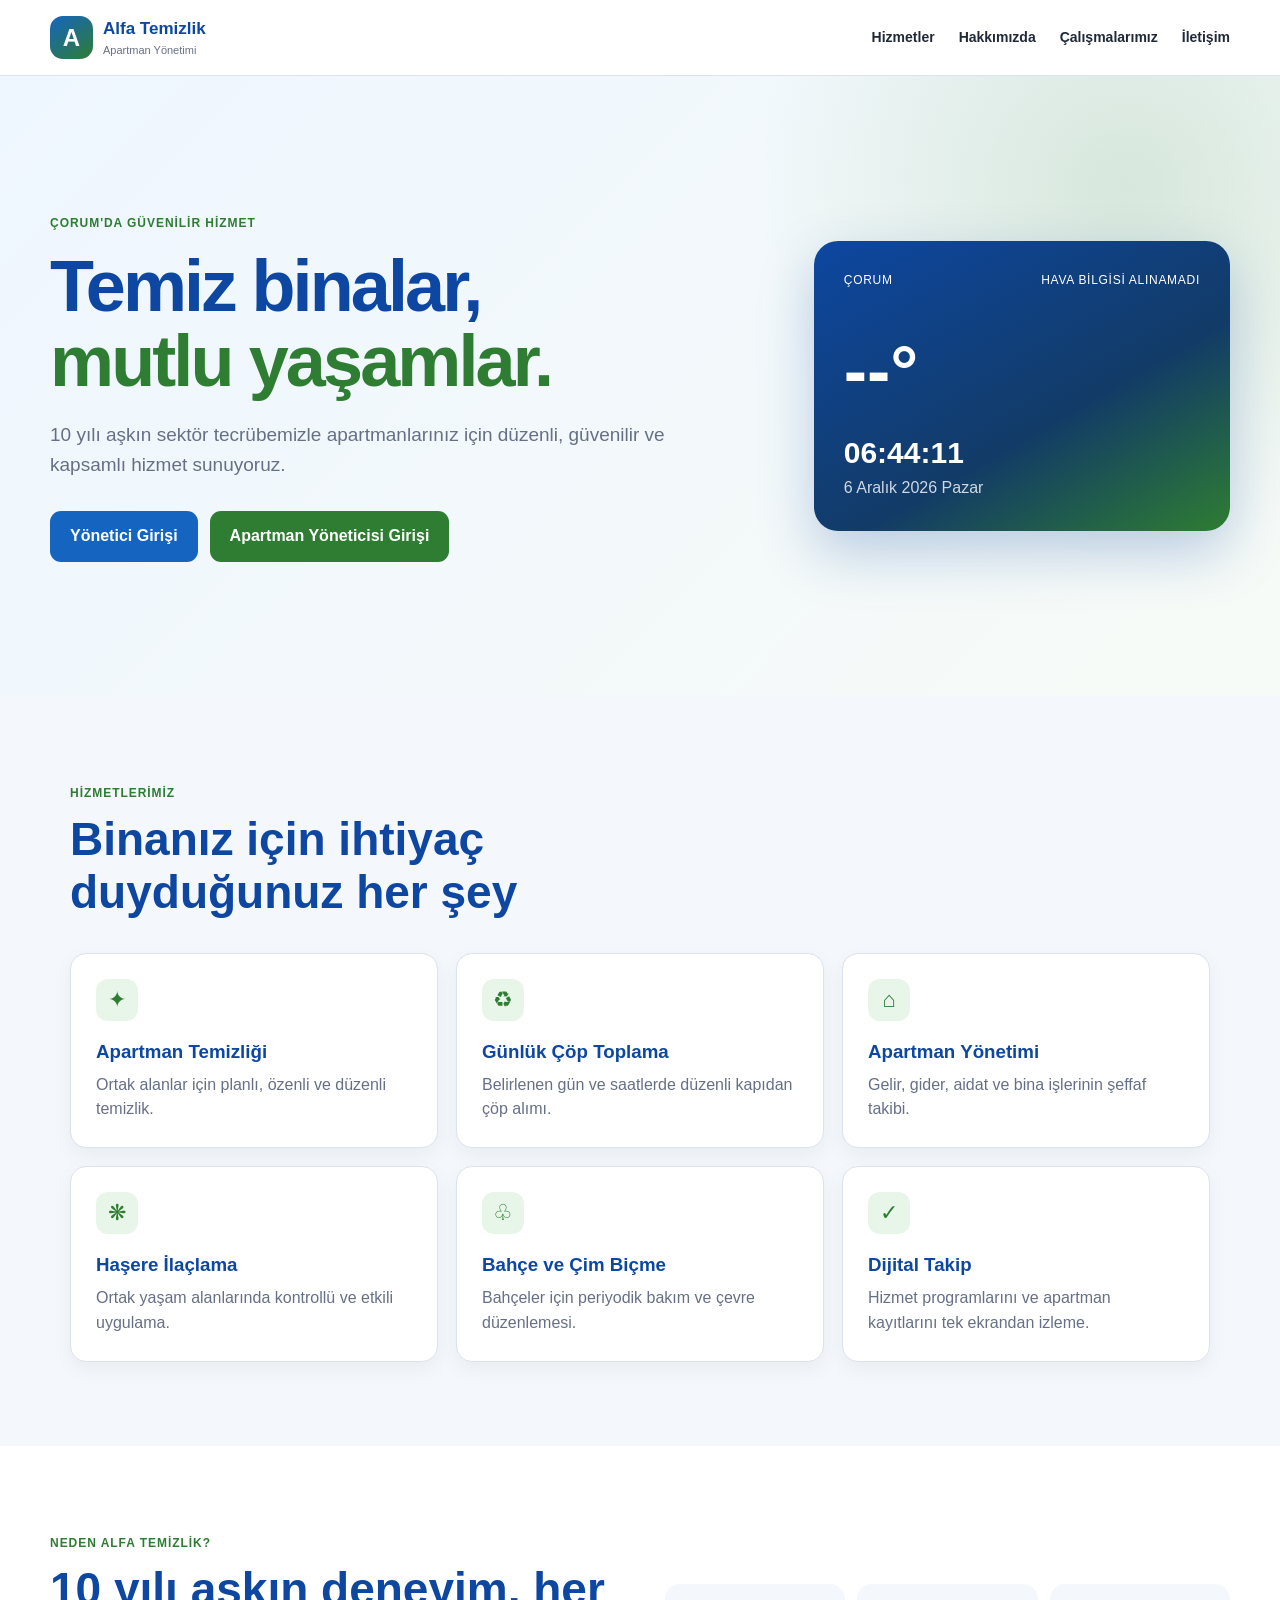
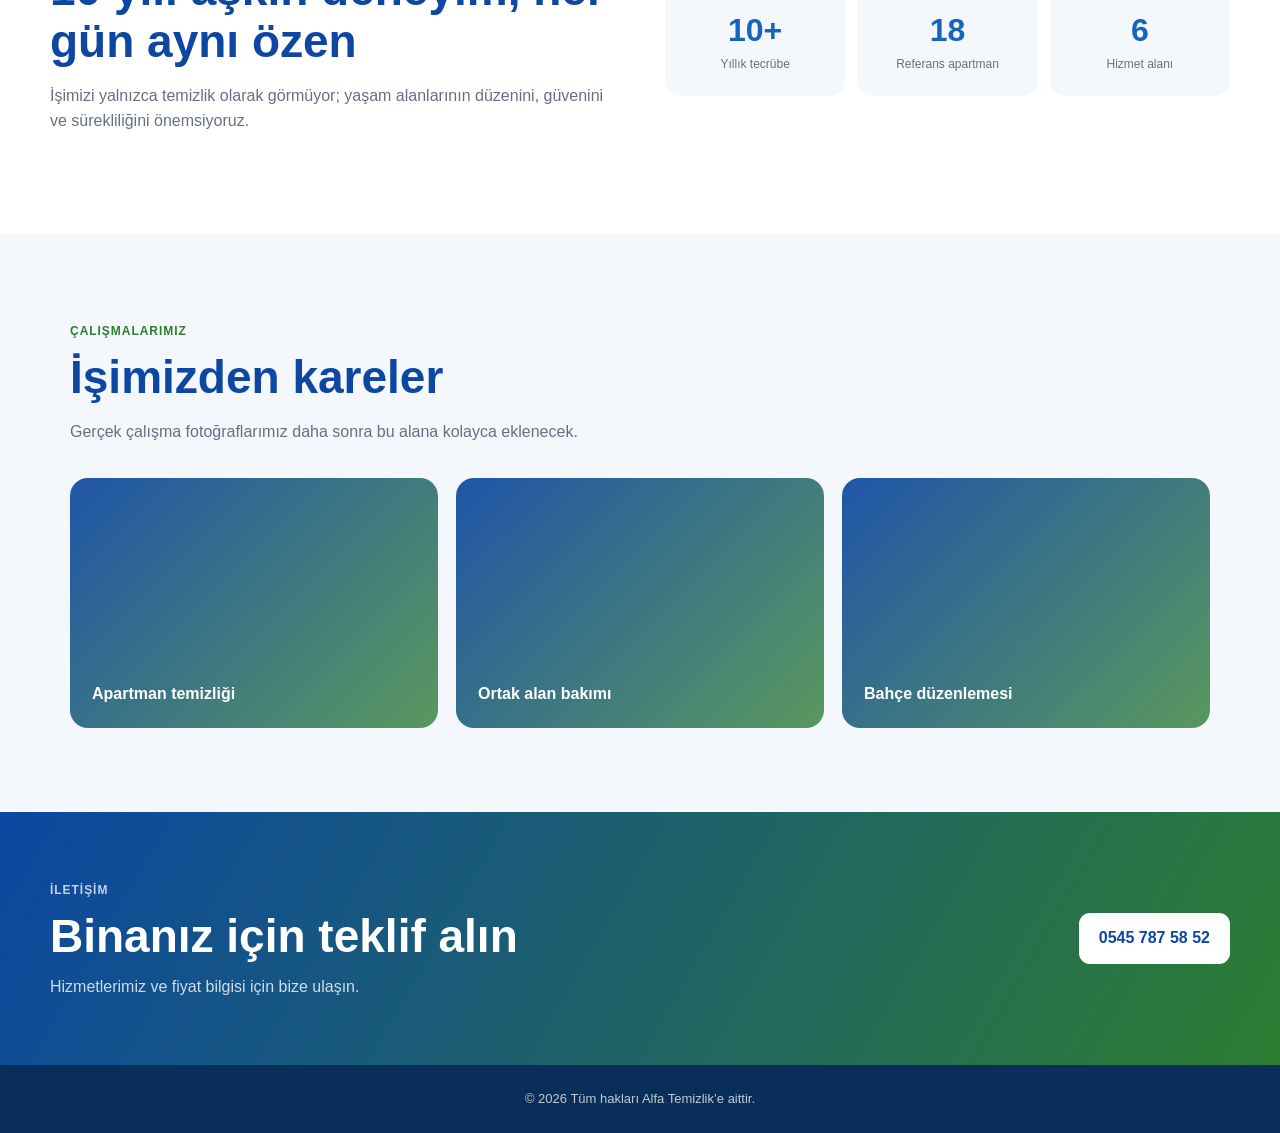
==== index.html @ 8b7efe69 "Add files via upload" ====
<!doctype html>
<html lang="tr">
<head>
  <meta charset="utf-8">
  <meta name="viewport" content="width=device-width, initial-scale=1">
  <meta name="theme-color" content="#0d47a1">
  <title>Alfa Temizlik | Çorum</title>
  <meta name="description" content="Çorum'da apartman temizliği, günlük çöp toplama ve profesyonel apartman hizmetleri.">
  <link rel="stylesheet" href="styles.css">
</head>
<body>
  <header class="site-header">
    <a class="brand" href="index.html" aria-label="Alfa Temizlik ana sayfa">
      <span class="brand-mark" aria-hidden="true">A</span>
      <span><strong>Alfa Temizlik</strong><small>Apartman Yönetimi</small></span>
    </a>
    <button class="menu-button" type="button" aria-expanded="false" aria-controls="main-nav">Menü</button>
    <nav id="main-nav" class="main-nav" aria-label="Ana menü">
      <a href="#hizmetler">Hizmetler</a>
      <a href="#hakkimizda">Hakkımızda</a>
      <a href="#calismalar">Çalışmalarımız</a>
      <a href="#iletisim">İletişim</a>
    </nav>
  </header>

  <main>
    <section class="hero">
      <div class="hero-content">
        <span class="eyebrow">Çorum'da güvenilir hizmet</span>
        <h1>Temiz binalar,<br><span>mutlu yaşamlar.</span></h1>
        <p>10 yılı aşkın sektör tecrübemizle apartmanlarınız için düzenli, güvenilir ve kapsamlı hizmet sunuyoruz.</p>
        <div class="hero-actions">
          <a class="button button-primary" href="manager-login.html">Yönetici Girişi</a>
          <a class="button button-secondary" href="apartment-login.html">Apartman Yöneticisi Girişi</a>
        </div>
      </div>
      <aside class="status-card" aria-label="Çorum hava durumu ve saat">
        <div class="status-top">
          <span>ÇORUM</span>
          <span id="weather-status">Hava durumu yükleniyor…</span>
        </div>
        <strong id="temperature">--°</strong>
        <div id="clock" class="clock">--:--</div>
        <div id="date" class="date">--</div>
      </aside>
    </section>

    <section id="hizmetler" class="section">
      <div class="section-heading"><span>Hizmetlerimiz</span><h2>Binanız için ihtiyaç duyduğunuz her şey</h2></div>
      <div class="card-grid">
        <article class="service-card"><span class="icon">✦</span><h3>Apartman Temizliği</h3><p>Ortak alanlar için planlı, özenli ve düzenli temizlik.</p></article>
        <article class="service-card"><span class="icon">♻</span><h3>Günlük Çöp Toplama</h3><p>Belirlenen gün ve saatlerde düzenli kapıdan çöp alımı.</p></article>
        <article class="service-card"><span class="icon">⌂</span><h3>Apartman Yönetimi</h3><p>Gelir, gider, aidat ve bina işlerinin şeffaf takibi.</p></article>
        <article class="service-card"><span class="icon">❋</span><h3>Haşere İlaçlama</h3><p>Ortak yaşam alanlarında kontrollü ve etkili uygulama.</p></article>
        <article class="service-card"><span class="icon">♧</span><h3>Bahçe ve Çim Biçme</h3><p>Bahçeler için periyodik bakım ve çevre düzenlemesi.</p></article>
        <article class="service-card"><span class="icon">✓</span><h3>Dijital Takip</h3><p>Hizmet programlarını ve apartman kayıtlarını tek ekrandan izleme.</p></article>
      </div>
    </section>

    <section id="hakkimizda" class="section experience">
      <div><span class="eyebrow">Neden Alfa Temizlik?</span><h2>10 yılı aşkın deneyim, her gün aynı özen</h2><p>İşimizi yalnızca temizlik olarak görmüyor; yaşam alanlarının düzenini, güvenini ve sürekliliğini önemsiyoruz.</p></div>
      <div class="stats"><div><strong>10+</strong><span>Yıllık tecrübe</span></div><div><strong>18</strong><span>Referans apartman</span></div><div><strong>6</strong><span>Hizmet alanı</span></div></div>
    </section>

    <section id="calismalar" class="section">
      <div class="section-heading"><span>Çalışmalarımız</span><h2>İşimizden kareler</h2><p>Gerçek çalışma fotoğraflarımız daha sonra bu alana kolayca eklenecek.</p></div>
      <div class="work-grid"><div class="work-placeholder">Apartman temizliği</div><div class="work-placeholder">Ortak alan bakımı</div><div class="work-placeholder">Bahçe düzenlemesi</div></div>
    </section>

    <section id="iletisim" class="contact-section">
      <div><span class="eyebrow light">İletişim</span><h2>Binanız için teklif alın</h2><p>Hizmetlerimiz ve fiyat bilgisi için bize ulaşın.</p></div>
      <a class="button button-white" href="tel:+905457875852">0545 787 58 52</a>
    </section>
  </main>

  <footer>© 2026 Tüm hakları Alfa Temizlik’e aittir.</footer>
  <script src="app.js"></script>
</body>
</html>
---- styles.css ----
:root{--blue:#1565c0;--dark:#0d47a1;--green:#2e7d32;--bg:#f4f7fb;--text:#1f2937;--muted:#667085;--border:#dbe3ee;--white:#fff;--danger:#c62828;--shadow:0 10px 32px rgba(20,40,80,.10)}
*{box-sizing:border-box}html{scroll-behavior:smooth}body{margin:0;background:var(--bg);color:var(--text);font-family:Arial,Helvetica,sans-serif;line-height:1.55}a{color:inherit}.site-header{height:76px;padding:0 max(20px,calc((100% - 1180px)/2));display:flex;align-items:center;justify-content:space-between;background:rgba(255,255,255,.96);border-bottom:1px solid var(--border);position:sticky;top:0;z-index:20}.brand{display:flex;gap:10px;align-items:center;text-decoration:none}.brand-mark{display:grid;place-items:center;width:43px;height:43px;border-radius:13px;background:linear-gradient(145deg,var(--blue),var(--green));color:#fff;font-size:24px;font-weight:800}.brand strong,.brand small{display:block}.brand strong{color:var(--dark);font-size:17px}.brand small{font-size:11px;color:var(--muted)}.main-nav{display:flex;gap:24px}.main-nav a{text-decoration:none;font-weight:700;font-size:14px}.main-nav a:hover{color:var(--blue)}.menu-button{display:none;border:1px solid var(--border);background:#fff;border-radius:9px;padding:9px 12px;font-weight:700}.hero{min-height:620px;padding:88px max(20px,calc((100% - 1180px)/2));display:grid;grid-template-columns:1.25fr .75fr;align-items:center;gap:70px;background:radial-gradient(circle at 88% 18%,rgba(46,125,50,.15),transparent 30%),linear-gradient(135deg,#eef6ff,#f7fbf7)}.eyebrow{display:inline-block;color:var(--green);font-weight:800;letter-spacing:.08em;text-transform:uppercase;font-size:12px}.hero h1{font-size:clamp(42px,6vw,72px);line-height:1.04;margin:14px 0 22px;color:var(--dark);letter-spacing:-.04em}.hero h1 span{color:var(--green)}.hero p{max-width:650px;color:var(--muted);font-size:19px}.hero-actions{display:flex;gap:12px;flex-wrap:wrap;margin-top:32px}.button{min-height:48px;padding:13px 20px;border-radius:11px;display:inline-flex;align-items:center;justify-content:center;text-decoration:none;font-weight:800;border:0;cursor:pointer}.button-primary{background:var(--blue);color:#fff}.button-primary:hover{background:var(--dark)}.button-secondary{background:var(--green);color:#fff}.button-secondary:hover{background:#1b5e20}.status-card{background:linear-gradient(150deg,var(--dark),#123b67 60%,var(--green));color:#fff;border-radius:24px;padding:30px;box-shadow:0 22px 55px rgba(13,71,161,.25)}.status-top{display:flex;justify-content:space-between;gap:16px;font-size:12px;text-transform:uppercase;letter-spacing:.06em}.status-card>strong{font-size:70px;display:block;margin:28px 0 4px}.clock{font-size:30px;font-weight:800}.date{opacity:.8}.section{max-width:1180px;margin:auto;padding:84px 20px}.section-heading{max-width:690px;margin-bottom:34px}.section-heading span{color:var(--green);font-weight:800;text-transform:uppercase;font-size:12px;letter-spacing:.08em}.section h2,.contact-section h2{font-size:clamp(30px,4vw,46px);line-height:1.15;color:var(--dark);margin:8px 0 12px}.section-heading p,.experience p{color:var(--muted)}.card-grid{display:grid;grid-template-columns:repeat(3,1fr);gap:18px}.service-card{background:#fff;border:1px solid var(--border);border-radius:16px;padding:25px;box-shadow:0 7px 20px rgba(20,40,80,.05)}.service-card .icon{display:grid;place-items:center;width:42px;height:42px;border-radius:12px;background:#e8f5e9;color:var(--green);font-size:22px}.service-card h3{color:var(--dark);margin:16px 0 7px}.service-card p{margin:0;color:var(--muted)}.experience{max-width:none;padding-left:max(20px,calc((100% - 1180px)/2));padding-right:max(20px,calc((100% - 1180px)/2));background:#fff;display:grid;grid-template-columns:1fr 1fr;gap:50px;align-items:center}.stats{display:grid;grid-template-columns:repeat(3,1fr);gap:12px}.stats div{border-radius:15px;background:var(--bg);padding:22px;text-align:center}.stats strong,.stats span{display:block}.stats strong{color:var(--blue);font-size:32px}.stats span{color:var(--muted);font-size:12px}.work-grid{display:grid;grid-template-columns:repeat(3,1fr);gap:18px}.work-placeholder{min-height:250px;border-radius:18px;display:flex;align-items:flex-end;padding:22px;color:#fff;font-weight:800;background:linear-gradient(135deg,rgba(13,71,161,.92),rgba(46,125,50,.78))}.contact-section{padding:65px max(20px,calc((100% - 1180px)/2));background:linear-gradient(120deg,var(--dark),var(--green));color:#fff;display:flex;align-items:center;justify-content:space-between;gap:30px}.contact-section h2{color:#fff}.contact-section p{margin:0;opacity:.8}.light{color:#fff;opacity:.75}.button-white{background:#fff;color:var(--dark);white-space:nowrap}footer{text-align:center;padding:24px;background:#082e59;color:rgba(255,255,255,.75);font-size:13px}
.auth-page{min-height:100vh;display:grid;place-items:center;padding:22px;background:radial-gradient(circle at top right,rgba(46,125,50,.17),transparent 35%),var(--bg)}.auth-card{width:min(100%,430px);background:#fff;border:1px solid var(--border);border-radius:20px;padding:30px;box-shadow:var(--shadow)}.auth-brand{justify-content:center;margin-bottom:24px}.auth-card h1{text-align:center;color:var(--dark);font-size:25px;margin:0 0 5px}.auth-card>p{text-align:center;color:var(--muted);margin:0 0 24px}.form-group{margin-bottom:16px}.form-group label{font-weight:700;font-size:14px;display:block;margin-bottom:6px}.form-group input{width:100%;height:49px;border:1px solid var(--border);border-radius:10px;padding:0 14px;font-size:16px;outline:none}.form-group input:focus{border-color:var(--blue);box-shadow:0 0 0 3px rgba(21,101,192,.12)}.remember{display:flex;gap:8px;align-items:center;margin:4px 0 20px;font-size:14px}.full{width:100%}.auth-note{font-size:12px!important;margin:16px 0 0!important}.back-link{display:block;text-align:center;margin-top:18px;color:var(--blue);font-weight:700;text-decoration:none;font-size:14px}
@media(max-width:800px){.site-header{height:68px}.menu-button{display:block}.main-nav{display:none;position:absolute;top:68px;left:0;right:0;background:#fff;padding:18px 20px;border-bottom:1px solid var(--border);flex-direction:column}.main-nav.open{display:flex}.hero{min-height:auto;padding-top:60px;padding-bottom:60px;grid-template-columns:1fr;gap:38px}.hero h1{font-size:43px}.hero p{font-size:17px}.hero-actions{display:grid}.status-card>strong{font-size:60px}.card-grid{grid-template-columns:1fr}.experience{grid-template-columns:1fr}.stats{grid-template-columns:1fr 1fr}.work-grid{grid-template-columns:1fr}.contact-section{align-items:flex-start;flex-direction:column}.button-white{width:100%}}
@media(max-width:420px){.brand small{display:none}.auth-card{padding:24px 19px}.stats{grid-template-columns:1fr}.section{padding-top:65px;padding-bottom:65px}}
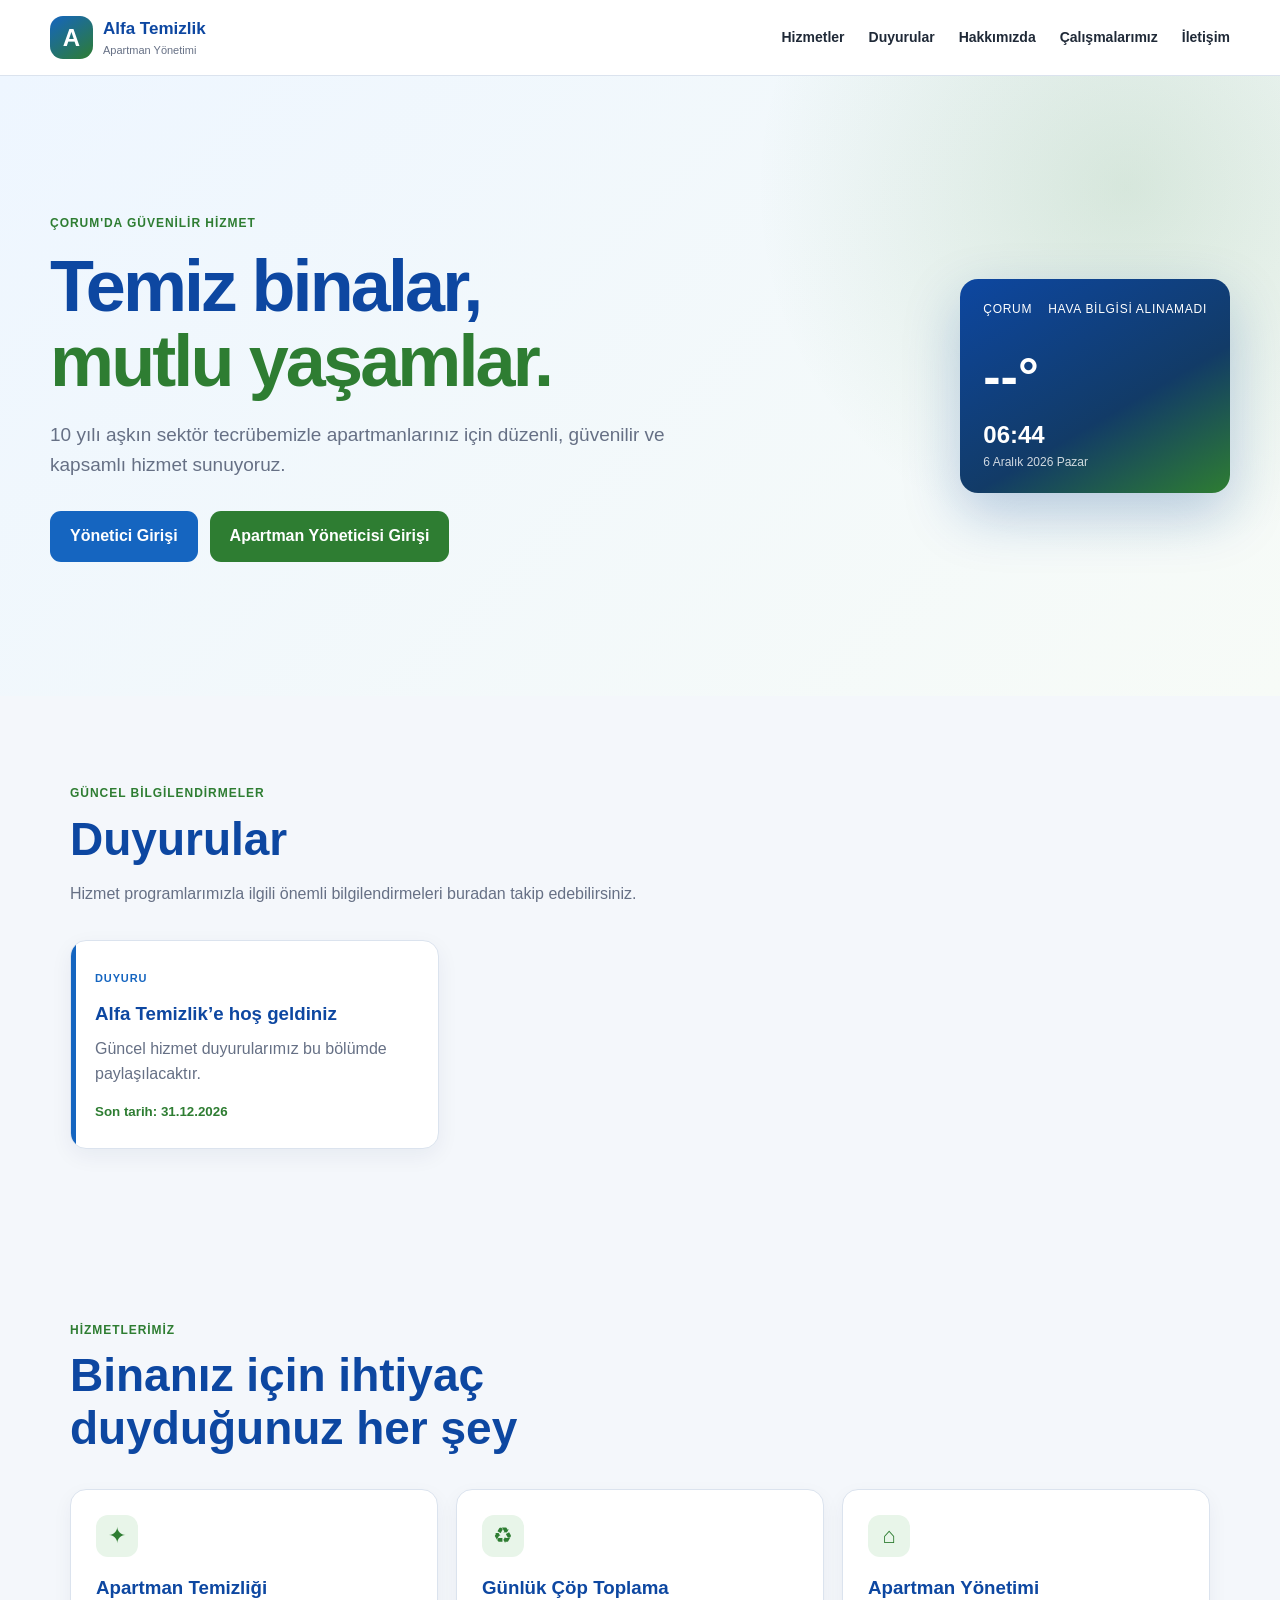
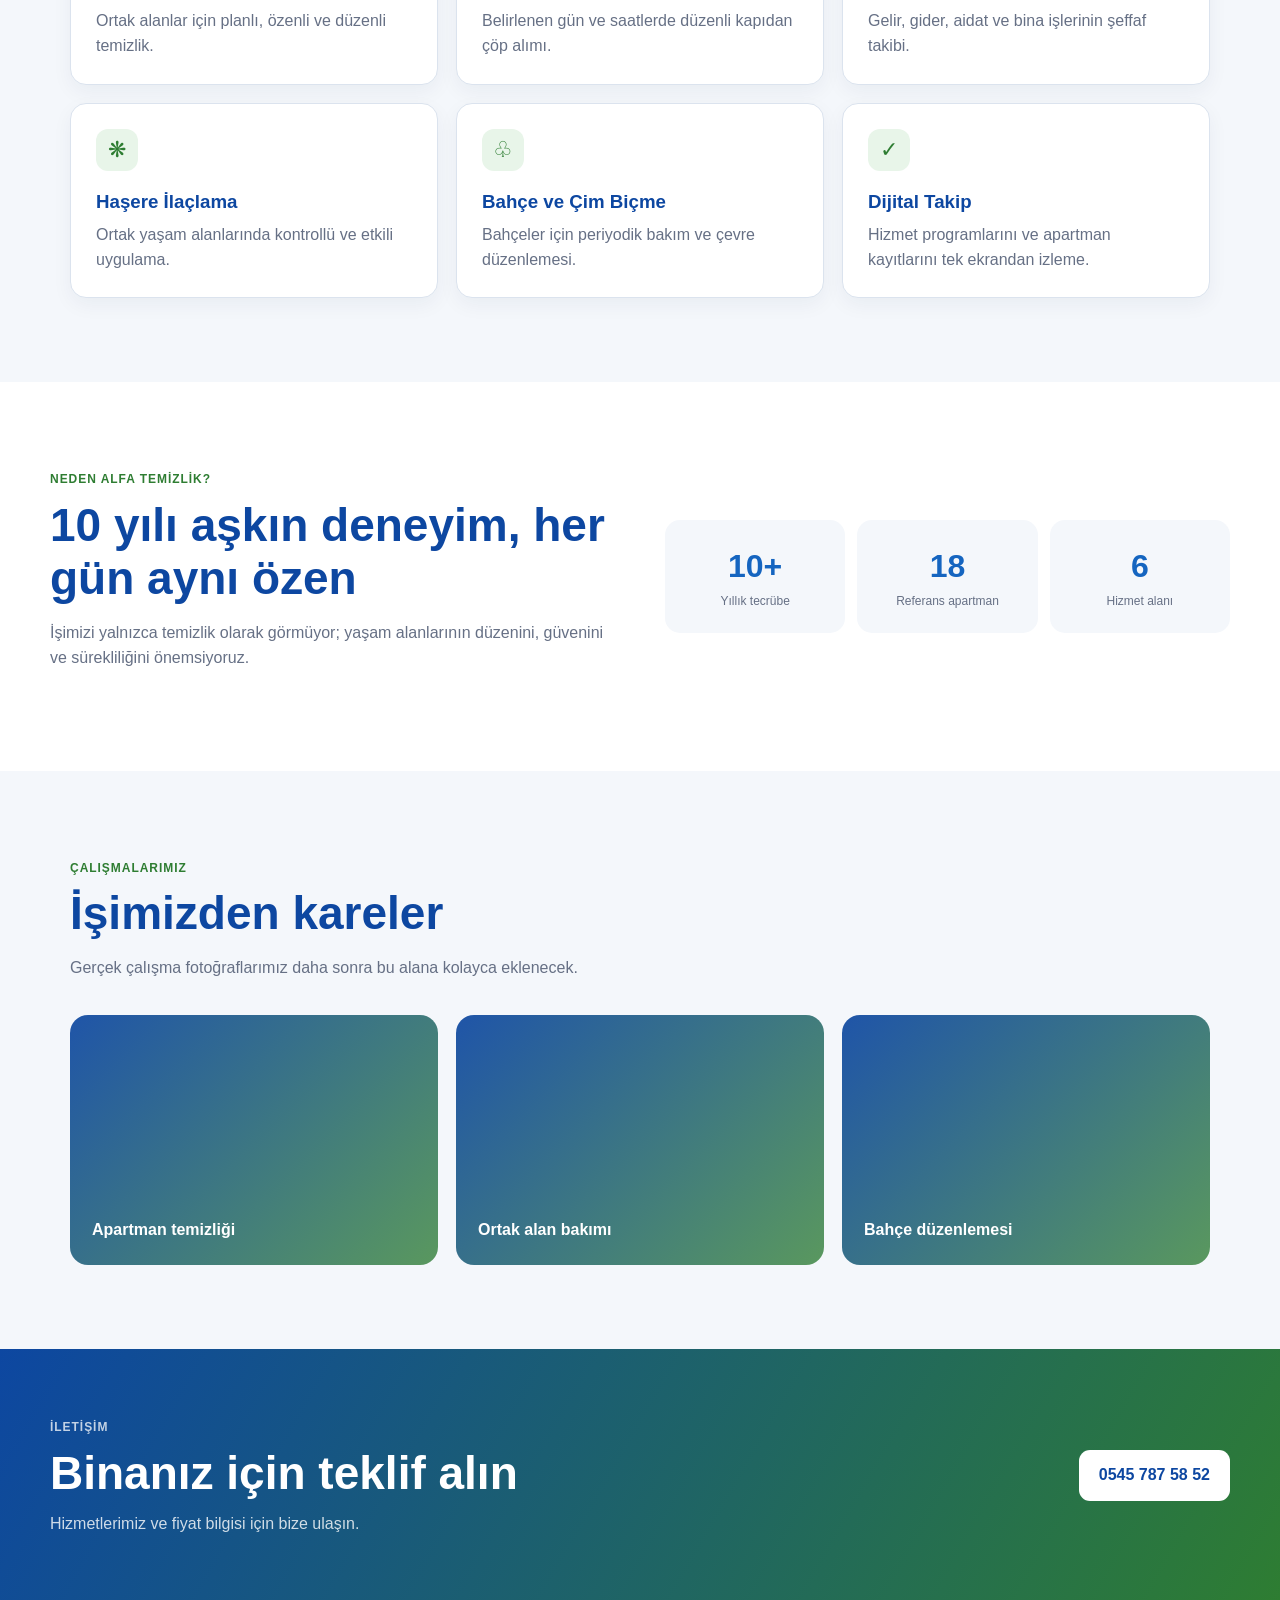
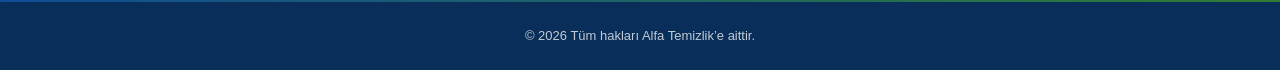
==== commit e85ce5f2: "Add files via upload" ====
--- a/index.html
+++ b/index.html
@@ -17,6 +17,7 @@
     <button class="menu-button" type="button" aria-expanded="false" aria-controls="main-nav">Menü</button>
     <nav id="main-nav" class="main-nav" aria-label="Ana menü">
       <a href="#hizmetler">Hizmetler</a>
+      <a href="#duyurular">Duyurular</a>
       <a href="#hakkimizda">Hakkımızda</a>
       <a href="#calismalar">Çalışmalarımız</a>
       <a href="#iletisim">İletişim</a>
@@ -27,8 +28,8 @@
     <section class="hero">
       <div class="hero-content">
         <span class="eyebrow">Çorum'da güvenilir hizmet</span>
-        <h1>Temiz binalar,<br><span>mutlu yaşamlar.</span></h1>
-        <p>10 yılı aşkın sektör tecrübemizle apartmanlarınız için düzenli, güvenilir ve kapsamlı hizmet sunuyoruz.</p>
+        <h1 id="home-title">Temiz binalar,<br><span>mutlu yaşamlar.</span></h1>
+        <p id="home-description">10 yılı aşkın sektör tecrübemizle apartmanlarınız için düzenli, güvenilir ve kapsamlı hizmet sunuyoruz.</p>
         <div class="hero-actions">
           <a class="button button-primary" href="manager-login.html">Yönetici Girişi</a>
           <a class="button button-secondary" href="apartment-login.html">Apartman Yöneticisi Girişi</a>
@@ -45,7 +46,12 @@
       </aside>
     </section>
 
-    <section id="hizmetler" class="section">
+    <section id="duyurular" class="section announcements-section reveal">
+      <div class="section-heading"><span>Güncel Bilgilendirmeler</span><h2>Duyurular</h2><p>Hizmet programlarımızla ilgili önemli bilgilendirmeleri buradan takip edebilirsiniz.</p></div>
+      <div id="announcement-list" class="announcement-grid"></div>
+    </section>
+
+    <section id="hizmetler" class="section reveal">
       <div class="section-heading"><span>Hizmetlerimiz</span><h2>Binanız için ihtiyaç duyduğunuz her şey</h2></div>
       <div class="card-grid">
         <article class="service-card"><span class="icon">✦</span><h3>Apartman Temizliği</h3><p>Ortak alanlar için planlı, özenli ve düzenli temizlik.</p></article>
@@ -57,12 +63,12 @@
       </div>
     </section>
 
-    <section id="hakkimizda" class="section experience">
+    <section id="hakkimizda" class="section experience reveal">
       <div><span class="eyebrow">Neden Alfa Temizlik?</span><h2>10 yılı aşkın deneyim, her gün aynı özen</h2><p>İşimizi yalnızca temizlik olarak görmüyor; yaşam alanlarının düzenini, güvenini ve sürekliliğini önemsiyoruz.</p></div>
       <div class="stats"><div><strong>10+</strong><span>Yıllık tecrübe</span></div><div><strong>18</strong><span>Referans apartman</span></div><div><strong>6</strong><span>Hizmet alanı</span></div></div>
     </section>
 
-    <section id="calismalar" class="section">
+    <section id="calismalar" class="section reveal">
       <div class="section-heading"><span>Çalışmalarımız</span><h2>İşimizden kareler</h2><p>Gerçek çalışma fotoğraflarımız daha sonra bu alana kolayca eklenecek.</p></div>
       <div class="work-grid"><div class="work-placeholder">Apartman temizliği</div><div class="work-placeholder">Ortak alan bakımı</div><div class="work-placeholder">Bahçe düzenlemesi</div></div>
     </section>
--- a/styles.css
+++ b/styles.css
@@ -3,3 +3,18 @@
 .auth-page{min-height:100vh;display:grid;place-items:center;padding:22px;background:radial-gradient(circle at top right,rgba(46,125,50,.17),transparent 35%),var(--bg)}.auth-card{width:min(100%,430px);background:#fff;border:1px solid var(--border);border-radius:20px;padding:30px;box-shadow:var(--shadow)}.auth-brand{justify-content:center;margin-bottom:24px}.auth-card h1{text-align:center;color:var(--dark);font-size:25px;margin:0 0 5px}.auth-card>p{text-align:center;color:var(--muted);margin:0 0 24px}.form-group{margin-bottom:16px}.form-group label{font-weight:700;font-size:14px;display:block;margin-bottom:6px}.form-group input{width:100%;height:49px;border:1px solid var(--border);border-radius:10px;padding:0 14px;font-size:16px;outline:none}.form-group input:focus{border-color:var(--blue);box-shadow:0 0 0 3px rgba(21,101,192,.12)}.remember{display:flex;gap:8px;align-items:center;margin:4px 0 20px;font-size:14px}.full{width:100%}.auth-note{font-size:12px!important;margin:16px 0 0!important}.back-link{display:block;text-align:center;margin-top:18px;color:var(--blue);font-weight:700;text-decoration:none;font-size:14px}
 @media(max-width:800px){.site-header{height:68px}.menu-button{display:block}.main-nav{display:none;position:absolute;top:68px;left:0;right:0;background:#fff;padding:18px 20px;border-bottom:1px solid var(--border);flex-direction:column}.main-nav.open{display:flex}.hero{min-height:auto;padding-top:60px;padding-bottom:60px;grid-template-columns:1fr;gap:38px}.hero h1{font-size:43px}.hero p{font-size:17px}.hero-actions{display:grid}.status-card>strong{font-size:60px}.card-grid{grid-template-columns:1fr}.experience{grid-template-columns:1fr}.stats{grid-template-columns:1fr 1fr}.work-grid{grid-template-columns:1fr}.contact-section{align-items:flex-start;flex-direction:column}.button-white{width:100%}}
 @media(max-width:420px){.brand small{display:none}.auth-card{padding:24px 19px}.stats{grid-template-columns:1fr}.section{padding-top:65px;padding-bottom:65px}}
+
+/* Ortak yönetim panelleri */
+.dashboard-body{background:var(--bg);min-height:100vh}.dash-header{height:72px;background:#fff;border-bottom:1px solid var(--border);display:flex;align-items:center;justify-content:space-between;padding:0 24px;position:sticky;top:0;z-index:50}.dash-actions{display:flex;align-items:center;gap:12px}.notification-button{position:relative;border:1px solid var(--border);background:#fff;border-radius:11px;width:43px;height:43px;font-size:18px;cursor:pointer}.notification-button b{position:absolute;right:-5px;top:-6px;background:var(--danger);color:#fff;border-radius:10px;font-size:10px;padding:2px 5px}.logout{color:var(--danger);font-weight:800;text-decoration:none;font-size:14px}.dashboard-layout{display:grid;grid-template-columns:245px minmax(0,1fr);min-height:calc(100vh - 72px)}.sidebar{background:#0b3765;padding:22px 14px}.sidebar nav{display:grid;gap:7px;position:sticky;top:94px}.nav-item,.sidebar-toggle{border:0;background:transparent;color:rgba(255,255,255,.78);border-radius:10px;padding:12px 13px;text-align:left;font-weight:700;cursor:pointer;font-size:14px}.nav-item:hover,.nav-item.active{background:rgba(255,255,255,.13);color:#fff}.sidebar-toggle{display:none}.dashboard-main{padding:34px;min-width:0}.panel-section{display:none;max-width:1250px;margin:auto}.panel-section.active{display:block}.page-title{display:flex;align-items:flex-start;justify-content:space-between;gap:20px;margin-bottom:26px}.page-title h1{color:var(--dark);font-size:clamp(27px,4vw,40px);margin:4px 0}.page-title p{color:var(--muted);margin:0}.demo-badge,.status-chip{border-radius:999px;padding:7px 11px;background:#e8f1fd;color:var(--blue);font-weight:800;font-size:12px;white-space:nowrap}.summary-grid{display:grid;grid-template-columns:repeat(4,1fr);gap:15px;margin-bottom:22px}.summary-grid article{background:#fff;border:1px solid var(--border);border-radius:15px;padding:21px;box-shadow:0 6px 18px rgba(20,40,80,.05)}.summary-grid span,.record-card span,.profile-card span{display:block;color:var(--muted);font-size:12px;font-weight:700}.summary-grid strong{display:block;color:var(--dark);font-size:28px;margin-top:7px}.summary-grid .summary-text{font-size:22px}.summary-grid .green{color:var(--green)}.panel-card{background:#fff;border:1px solid var(--border);border-radius:16px;padding:23px;box-shadow:0 6px 20px rgba(20,40,80,.06);margin-bottom:20px}.panel-card h2{color:var(--dark);margin:0 0 17px}.quick-grid{display:grid;grid-template-columns:repeat(4,1fr);gap:11px}.quick-grid button{border:1px solid var(--border);background:var(--bg);color:var(--dark);border-radius:10px;padding:15px;font-weight:800;cursor:pointer}.dashboard-form{display:grid;grid-template-columns:repeat(4,1fr);gap:15px;align-items:end}.dashboard-form.wide{grid-template-columns:repeat(3,1fr)}.dashboard-form label{font-weight:700;font-size:13px}.dashboard-form input,.dashboard-form select{width:100%;height:47px;border:1px solid var(--border);border-radius:9px;margin-top:6px;padding:0 12px;font-size:15px;background:#fff}.record-grid{display:grid;grid-template-columns:repeat(2,1fr);gap:14px}.record-card{background:#fff;border:1px solid var(--border);border-radius:14px;padding:20px;display:flex;justify-content:space-between;align-items:flex-start;gap:15px}.record-card h3{color:var(--dark);margin:5px 0}.record-card p{color:var(--muted);margin:0 0 5px}.record-card small{color:var(--green);font-weight:700}.danger-link,.status-action{border:0;border-radius:8px;padding:8px 10px;font-weight:800;cursor:pointer}.danger-link{color:var(--danger);background:#ffebee}.status-action{color:var(--blue);background:#e8f1fd}.record-actions{display:flex;gap:6px;flex-direction:column}.empty{padding:30px;text-align:center;color:var(--muted);background:#fff;border-radius:14px}.notification-list article{display:flex;gap:13px;align-items:center;padding:14px 0;border-bottom:1px solid var(--border)}.notification-list article:last-child{border-bottom:0}.notification-list article>span{font-size:24px}.notification-list article div{flex:1}.notification-list p{margin:3px 0;color:var(--muted)}.notification-list button{border:0;background:#e8f1fd;color:var(--blue);padding:8px;border-radius:8px;font-weight:700}.notification-list article.read{opacity:.5}.toast{position:fixed;right:22px;bottom:22px;transform:translateY(100px);opacity:0;background:#123b67;color:#fff;padding:13px 18px;border-radius:10px;box-shadow:var(--shadow);transition:.25s;z-index:100}.toast.show{transform:none;opacity:1}.schedule-grid{display:grid;grid-template-columns:1fr 1fr;gap:16px}.service-icon{font-size:35px}.status-chip.success{background:#e8f5e9;color:var(--green)}.status-chip.warning{background:#fff4e5;color:#a15c00}.timeline{display:grid;gap:12px}.timeline div{display:flex;justify-content:space-between;background:var(--bg);padding:14px;border-radius:10px}.small-select{background:#fff;border:1px solid var(--border);padding:10px 12px;border-radius:9px;font-weight:700}.payment-hero{display:flex;align-items:center;justify-content:space-between}.payment-hero strong,.payment-hero small{display:block}.payment-hero strong{font-size:36px;color:var(--dark);margin:5px 0}.profile-card{display:grid;gap:16px}.profile-card strong{display:block;font-size:18px}.positive{color:var(--green)!important;font-weight:800}.negative{color:var(--danger)!important;font-weight:800}
+@media(max-width:1000px){.summary-grid{grid-template-columns:1fr 1fr}.dashboard-form,.dashboard-form.wide{grid-template-columns:1fr 1fr}.quick-grid{grid-template-columns:1fr 1fr}}
+@media(max-width:760px){.dash-header{height:66px;padding:0 14px}.dashboard-layout{display:block;min-height:calc(100vh - 66px)}.sidebar{padding:8px 12px;position:sticky;top:66px;z-index:40}.sidebar-toggle{display:block;width:100%}.sidebar nav{display:none;position:static;padding-bottom:8px}.sidebar.open nav{display:grid}.dashboard-main{padding:22px 14px}.record-grid,.schedule-grid{grid-template-columns:1fr}.dashboard-form,.dashboard-form.wide{grid-template-columns:1fr}.page-title{display:block}.page-title .demo-badge,.page-title .small-select{display:inline-block;margin-top:12px}.payment-hero{align-items:flex-start;gap:16px;flex-direction:column}}
+@media(max-width:430px){.summary-grid,.quick-grid{grid-template-columns:1fr}.dash-header .brand small{display:none}.dash-header .brand strong{font-size:15px}.logout{font-size:12px}.panel-card{padding:17px}.timeline div{display:grid;gap:4px}}
+
+/* Ana sayfa canlılık, küçük hava paneli ve duyurular */
+.hero .status-card{max-width:330px;justify-self:end;padding:21px 23px;border-radius:18px;animation:weatherFloat 5s ease-in-out infinite}.hero .status-card>strong{font-size:52px;margin:17px 0 0}.hero .status-card .clock{font-size:24px}.hero .status-card .date{font-size:12px}.button,.service-card,.work-placeholder,.quick-grid button{transition:transform .22s ease,box-shadow .22s ease,filter .22s ease}.button:hover{transform:translateY(-3px);box-shadow:0 11px 24px rgba(20,40,80,.18)}.button:active{transform:translateY(1px) scale(.98)}.service-card:hover{transform:translateY(-7px);box-shadow:0 16px 32px rgba(20,40,80,.12)}.work-placeholder:hover{transform:scale(1.025);filter:saturate(1.2)}.announcement-grid{display:grid;grid-template-columns:repeat(3,1fr);gap:16px}.announcement-card{position:relative;overflow:hidden;background:#fff;border:1px solid var(--border);border-radius:16px;padding:24px;box-shadow:0 7px 22px rgba(20,40,80,.06)}.announcement-card:before{content:'';position:absolute;left:0;top:0;bottom:0;width:5px;background:var(--blue)}.announcement-card.important:before{background:#e07b00}.announcement-card>span{display:inline-block;color:var(--blue);font-size:11px;font-weight:800;text-transform:uppercase;letter-spacing:.08em}.announcement-card.important>span{color:#a15c00}.announcement-card h3{color:var(--dark);margin:9px 0}.announcement-card p{color:var(--muted);margin:0 0 12px}.announcement-card small{color:var(--green);font-weight:700}.reveal{opacity:0;transform:translateY(24px);transition:opacity .65s ease,transform .65s ease}.reveal.visible{opacity:1;transform:none}@keyframes weatherFloat{0%,100%{transform:translateY(0)}50%{transform:translateY(-7px)}}
+@media(max-width:800px){.hero .status-card{max-width:none;width:100%;justify-self:stretch}.announcement-grid{grid-template-columns:1fr}.reveal{opacity:1;transform:none}}
+@media(prefers-reduced-motion:reduce){*{scroll-behavior:auto!important}.reveal{opacity:1;transform:none}.hero .status-card{animation:none}.button,.service-card,.work-placeholder{transition:none}}
+
+/* İçerik yönetimi, aidat ve mesaj ekranları */
+.dashboard-form.single-column{grid-template-columns:1fr;max-width:760px}.dashboard-form textarea{width:100%;border:1px solid var(--border);border-radius:9px;margin-top:6px;padding:12px;font:inherit;resize:vertical}.check-label{display:flex!important;align-items:center;gap:9px;padding:10px 0}.check-label input{width:18px!important;height:18px!important;margin:0!important}.form-help{color:var(--muted);font-size:13px;margin:17px 0 0}.message-preview{background:#eef6ff;border-left:4px solid var(--blue);border-radius:8px;padding:14px;color:var(--dark);white-space:pre-wrap}.history-list{display:grid;gap:9px}.history-list article{background:var(--bg);border-radius:10px;padding:13px}.history-list strong,.history-list span{display:block}.history-list span{color:var(--muted);font-size:12px}.history-list p{white-space:pre-wrap;margin:7px 0 0}.hidden-panel{display:none}.resident-detail{margin-top:20px}.detail-header{display:flex;justify-content:space-between;gap:18px}.detail-header h2{margin:4px 0!important}.detail-columns{display:grid;grid-template-columns:1fr 1fr;gap:18px;margin:20px 0}.detail-columns>div{background:var(--bg);padding:16px;border-radius:12px}.ledger-row{display:flex;justify-content:space-between;gap:12px;padding:10px 0;border-bottom:1px solid var(--border)}.detail-actions{display:grid;grid-template-columns:1fr 1fr;gap:18px;margin:20px 0}.detail-actions form{display:grid;gap:9px;background:#fff;border:1px solid var(--border);border-radius:12px;padding:16px}.detail-actions input,.detail-actions select{width:100%;height:44px;border:1px solid var(--border);border-radius:8px;padding:0 10px}.button:disabled{opacity:.45;cursor:not-allowed}.sidebar{overflow-y:auto}.sidebar nav{padding-bottom:18px}
+@media(max-width:760px){.detail-columns,.detail-actions{grid-template-columns:1fr}.detail-header{display:block}.detail-header button{margin-top:10px}.ledger-row{display:grid;gap:3px}.dashboard-form.single-column{max-width:none}}
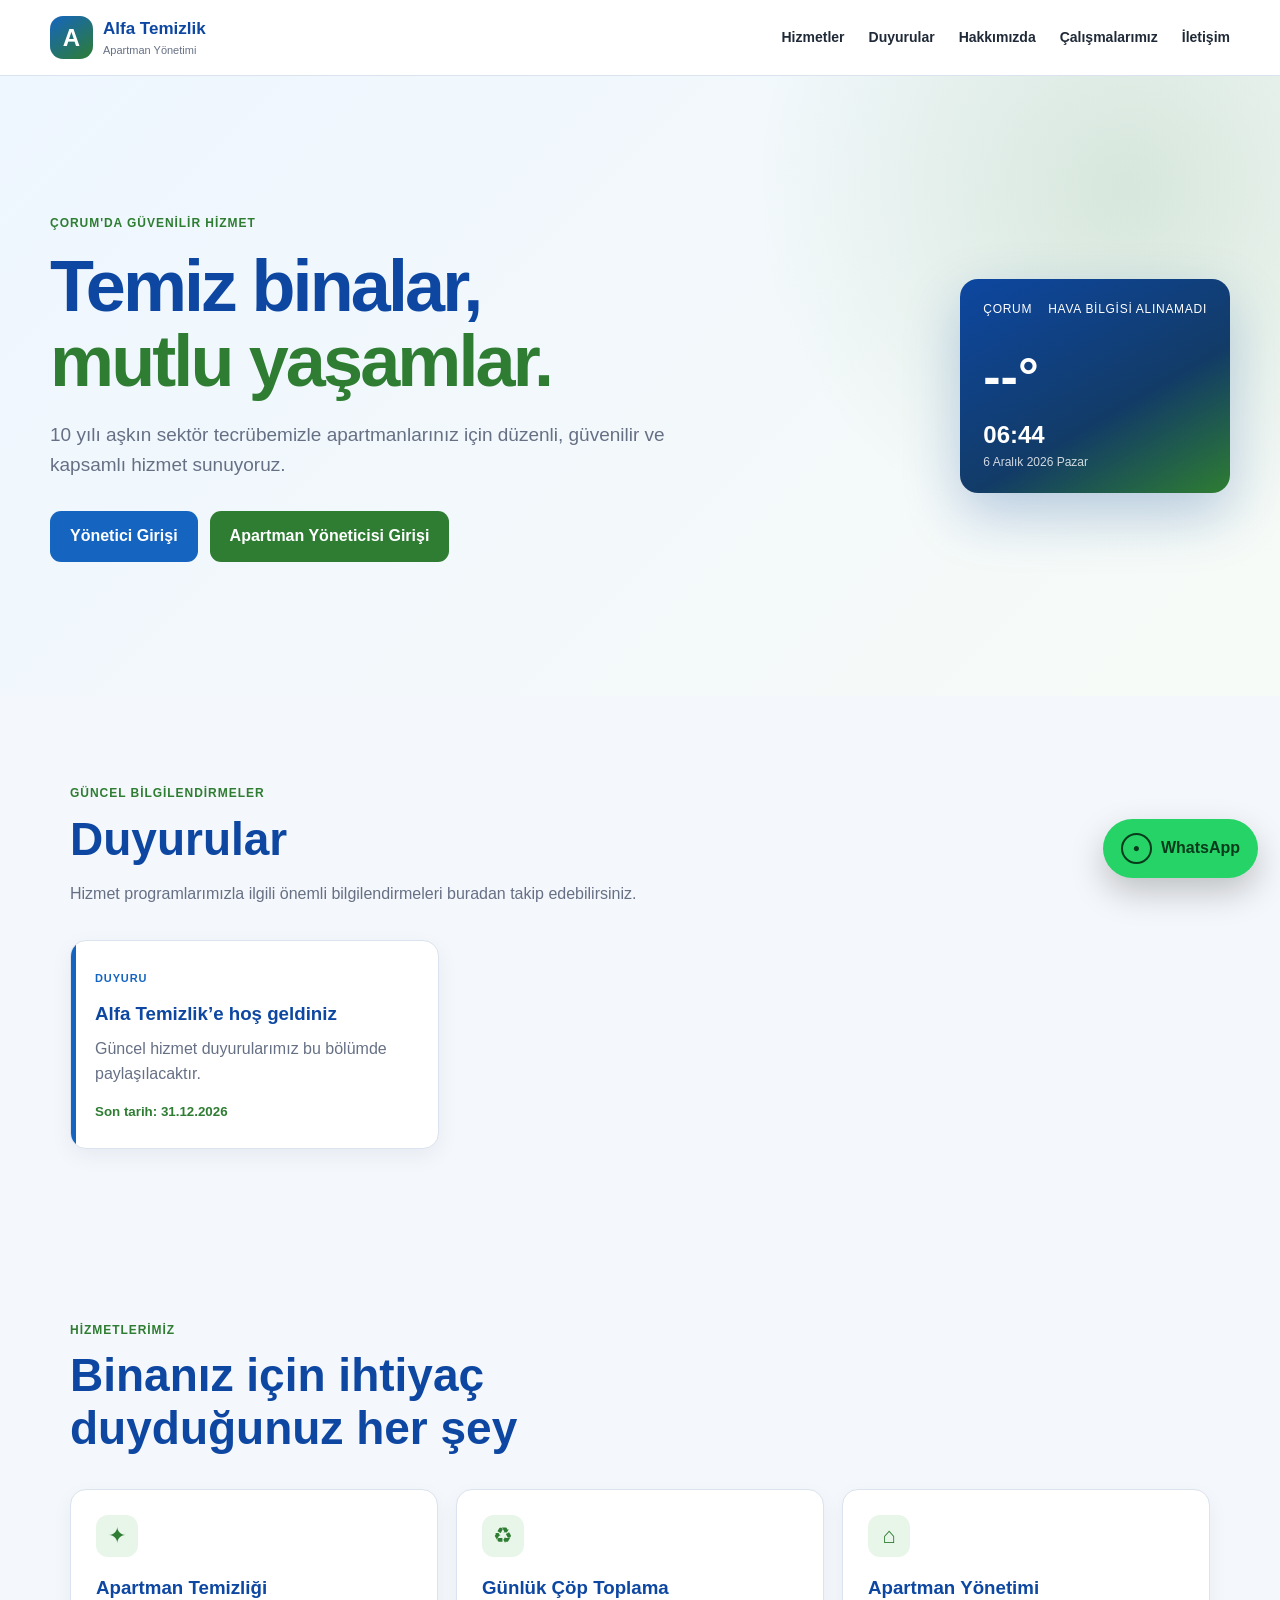
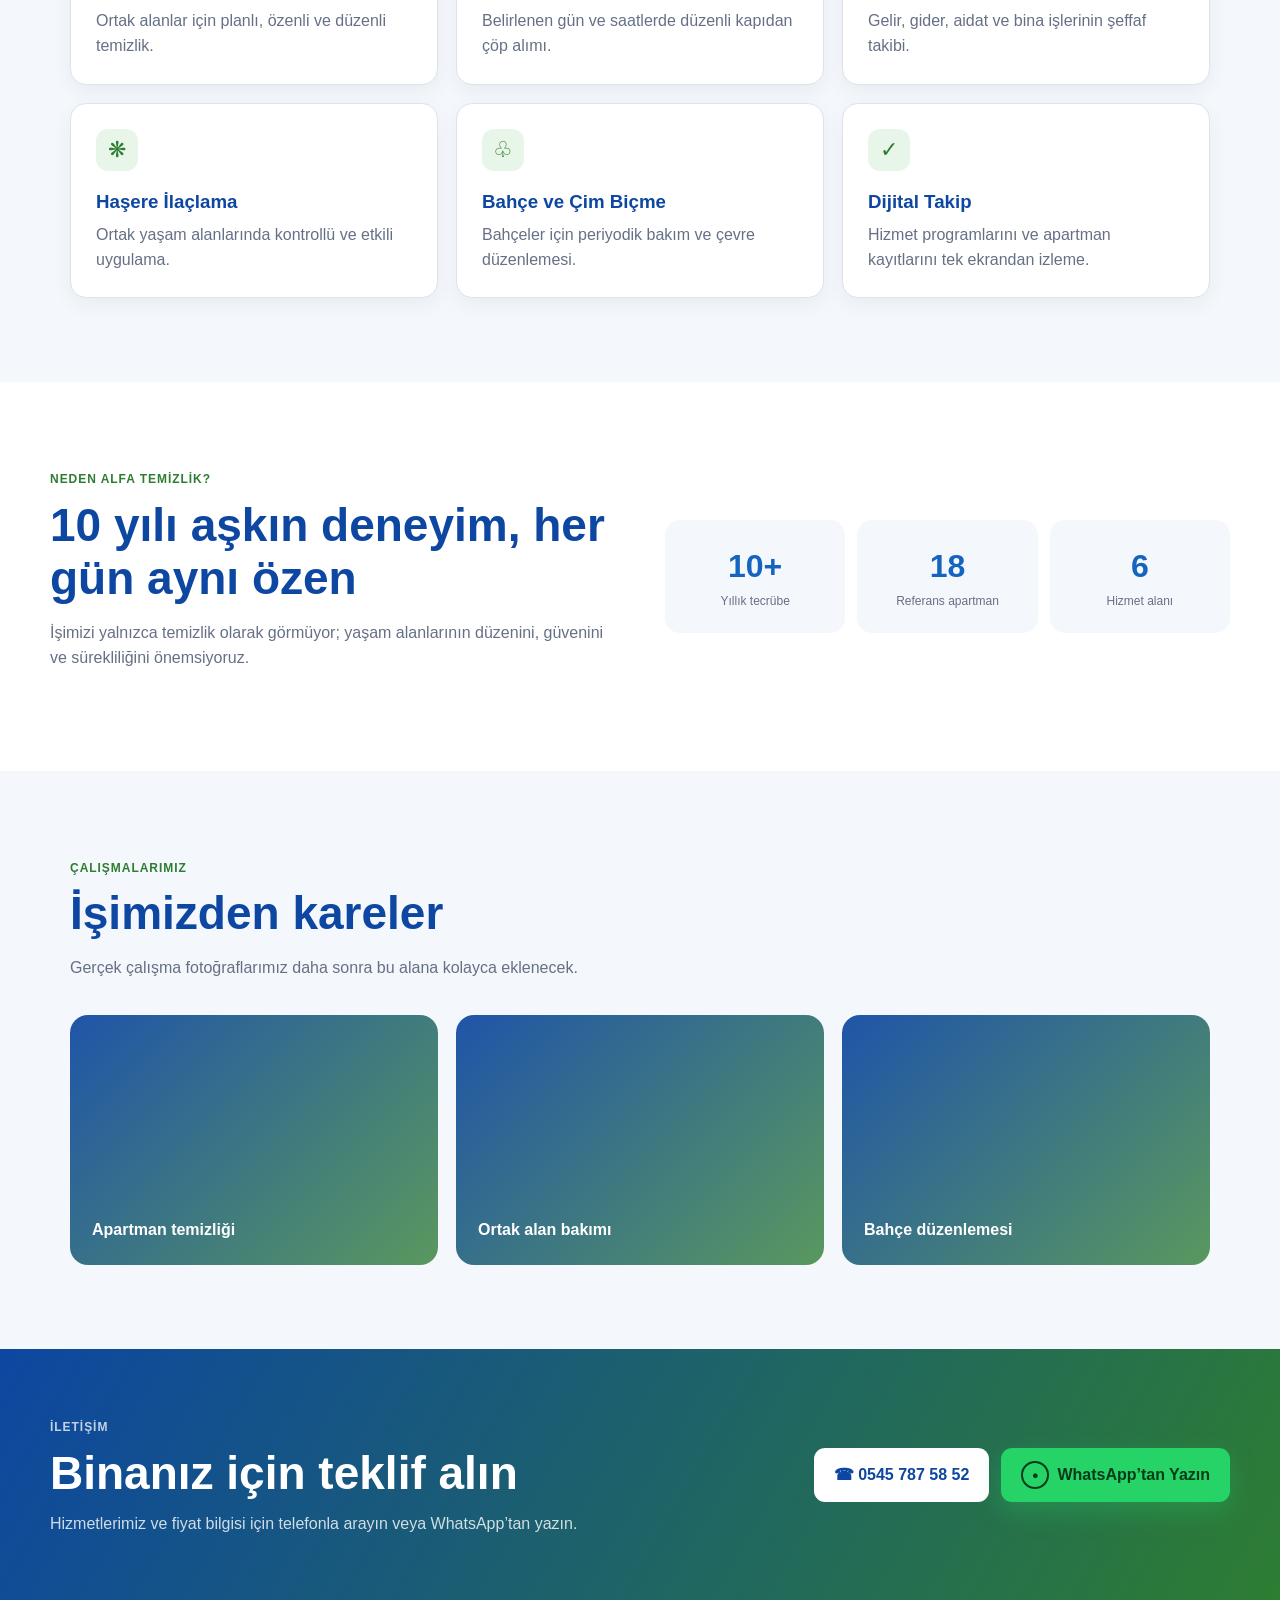
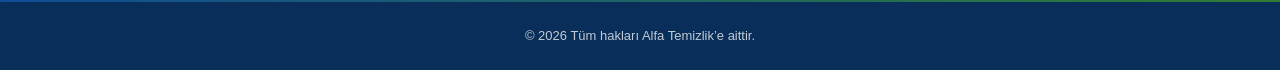
==== commit bbfcc195: "Add files via upload" ====
--- a/index.html
+++ b/index.html
@@ -6,7 +6,7 @@
   <meta name="theme-color" content="#0d47a1">
   <title>Alfa Temizlik | Çorum</title>
   <meta name="description" content="Çorum'da apartman temizliği, günlük çöp toplama ve profesyonel apartman hizmetleri.">
-  <link rel="stylesheet" href="styles.css">
+  <link rel="stylesheet" href="assets/css/styles.css">
 </head>
 <body>
   <header class="site-header">
@@ -31,8 +31,8 @@
         <h1 id="home-title">Temiz binalar,<br><span>mutlu yaşamlar.</span></h1>
         <p id="home-description">10 yılı aşkın sektör tecrübemizle apartmanlarınız için düzenli, güvenilir ve kapsamlı hizmet sunuyoruz.</p>
         <div class="hero-actions">
-          <a class="button button-primary" href="manager-login.html">Yönetici Girişi</a>
-          <a class="button button-secondary" href="apartment-login.html">Apartman Yöneticisi Girişi</a>
+          <a class="button button-primary" href="pages/manager-login.html">Yönetici Girişi</a>
+          <a class="button button-secondary" href="pages/apartment-login.html">Apartman Yöneticisi Girişi</a>
         </div>
       </div>
       <aside class="status-card" aria-label="Çorum hava durumu ve saat">
@@ -74,12 +74,16 @@
     </section>
 
     <section id="iletisim" class="contact-section">
-      <div><span class="eyebrow light">İletişim</span><h2>Binanız için teklif alın</h2><p>Hizmetlerimiz ve fiyat bilgisi için bize ulaşın.</p></div>
-      <a class="button button-white" href="tel:+905457875852">0545 787 58 52</a>
+      <div><span class="eyebrow light">İletişim</span><h2>Binanız için teklif alın</h2><p>Hizmetlerimiz ve fiyat bilgisi için telefonla arayın veya WhatsApp’tan yazın.</p></div>
+      <div class="contact-actions">
+        <a class="button button-white contact-phone" href="tel:+905457875852">☎ 0545 787 58 52</a>
+        <a class="button whatsapp-button" href="https://wa.me/905457875852?text=Merhaba%20Alfa%20Temizlik%2C%20hizmetleriniz%20hakk%C4%B1nda%20bilgi%20almak%20istiyorum." target="_blank" rel="noopener" aria-label="Alfa Temizlik ile WhatsApp üzerinden iletişime geç">WhatsApp’tan Yazın</a>
+      </div>
     </section>
   </main>
 
+  <a class="whatsapp-float" href="https://wa.me/905457875852?text=Merhaba%20Alfa%20Temizlik%2C%20hizmetleriniz%20hakk%C4%B1nda%20bilgi%20almak%20istiyorum." target="_blank" rel="noopener" aria-label="WhatsApp’tan bize ulaşın"><span>WhatsApp</span></a>
   <footer>© 2026 Tüm hakları Alfa Temizlik’e aittir.</footer>
-  <script src="app.js"></script>
+  <script src="assets/js/app.js"></script>
 </body>
 </html>
--- a/assets/css/styles.css
+++ b/assets/css/styles.css
@@ -0,0 +1,24 @@
+:root{--blue:#1565c0;--dark:#0d47a1;--green:#2e7d32;--bg:#f4f7fb;--text:#1f2937;--muted:#667085;--border:#dbe3ee;--white:#fff;--danger:#c62828;--shadow:0 10px 32px rgba(20,40,80,.10)}
+*{box-sizing:border-box}html{scroll-behavior:smooth}body{margin:0;background:var(--bg);color:var(--text);font-family:Arial,Helvetica,sans-serif;line-height:1.55}a{color:inherit}.site-header{height:76px;padding:0 max(20px,calc((100% - 1180px)/2));display:flex;align-items:center;justify-content:space-between;background:rgba(255,255,255,.96);border-bottom:1px solid var(--border);position:sticky;top:0;z-index:20}.brand{display:flex;gap:10px;align-items:center;text-decoration:none}.brand-mark{display:grid;place-items:center;width:43px;height:43px;border-radius:13px;background:linear-gradient(145deg,var(--blue),var(--green));color:#fff;font-size:24px;font-weight:800}.brand strong,.brand small{display:block}.brand strong{color:var(--dark);font-size:17px}.brand small{font-size:11px;color:var(--muted)}.main-nav{display:flex;gap:24px}.main-nav a{text-decoration:none;font-weight:700;font-size:14px}.main-nav a:hover{color:var(--blue)}.menu-button{display:none;border:1px solid var(--border);background:#fff;border-radius:9px;padding:9px 12px;font-weight:700}.hero{min-height:620px;padding:88px max(20px,calc((100% - 1180px)/2));display:grid;grid-template-columns:1.25fr .75fr;align-items:center;gap:70px;background:radial-gradient(circle at 88% 18%,rgba(46,125,50,.15),transparent 30%),linear-gradient(135deg,#eef6ff,#f7fbf7)}.eyebrow{display:inline-block;color:var(--green);font-weight:800;letter-spacing:.08em;text-transform:uppercase;font-size:12px}.hero h1{font-size:clamp(42px,6vw,72px);line-height:1.04;margin:14px 0 22px;color:var(--dark);letter-spacing:-.04em}.hero h1 span{color:var(--green)}.hero p{max-width:650px;color:var(--muted);font-size:19px}.hero-actions{display:flex;gap:12px;flex-wrap:wrap;margin-top:32px}.button{min-height:48px;padding:13px 20px;border-radius:11px;display:inline-flex;align-items:center;justify-content:center;text-decoration:none;font-weight:800;border:0;cursor:pointer}.button-primary{background:var(--blue);color:#fff}.button-primary:hover{background:var(--dark)}.button-secondary{background:var(--green);color:#fff}.button-secondary:hover{background:#1b5e20}.status-card{background:linear-gradient(150deg,var(--dark),#123b67 60%,var(--green));color:#fff;border-radius:24px;padding:30px;box-shadow:0 22px 55px rgba(13,71,161,.25)}.status-top{display:flex;justify-content:space-between;gap:16px;font-size:12px;text-transform:uppercase;letter-spacing:.06em}.status-card>strong{font-size:70px;display:block;margin:28px 0 4px}.clock{font-size:30px;font-weight:800}.date{opacity:.8}.section{max-width:1180px;margin:auto;padding:84px 20px}.section-heading{max-width:690px;margin-bottom:34px}.section-heading span{color:var(--green);font-weight:800;text-transform:uppercase;font-size:12px;letter-spacing:.08em}.section h2,.contact-section h2{font-size:clamp(30px,4vw,46px);line-height:1.15;color:var(--dark);margin:8px 0 12px}.section-heading p,.experience p{color:var(--muted)}.card-grid{display:grid;grid-template-columns:repeat(3,1fr);gap:18px}.service-card{background:#fff;border:1px solid var(--border);border-radius:16px;padding:25px;box-shadow:0 7px 20px rgba(20,40,80,.05)}.service-card .icon{display:grid;place-items:center;width:42px;height:42px;border-radius:12px;background:#e8f5e9;color:var(--green);font-size:22px}.service-card h3{color:var(--dark);margin:16px 0 7px}.service-card p{margin:0;color:var(--muted)}.experience{max-width:none;padding-left:max(20px,calc((100% - 1180px)/2));padding-right:max(20px,calc((100% - 1180px)/2));background:#fff;display:grid;grid-template-columns:1fr 1fr;gap:50px;align-items:center}.stats{display:grid;grid-template-columns:repeat(3,1fr);gap:12px}.stats div{border-radius:15px;background:var(--bg);padding:22px;text-align:center}.stats strong,.stats span{display:block}.stats strong{color:var(--blue);font-size:32px}.stats span{color:var(--muted);font-size:12px}.work-grid{display:grid;grid-template-columns:repeat(3,1fr);gap:18px}.work-placeholder{min-height:250px;border-radius:18px;display:flex;align-items:flex-end;padding:22px;color:#fff;font-weight:800;background:linear-gradient(135deg,rgba(13,71,161,.92),rgba(46,125,50,.78))}.contact-section{padding:65px max(20px,calc((100% - 1180px)/2));background:linear-gradient(120deg,var(--dark),var(--green));color:#fff;display:flex;align-items:center;justify-content:space-between;gap:30px}.contact-section h2{color:#fff}.contact-section p{margin:0;opacity:.8}.light{color:#fff;opacity:.75}.button-white{background:#fff;color:var(--dark);white-space:nowrap}footer{text-align:center;padding:24px;background:#082e59;color:rgba(255,255,255,.75);font-size:13px}
+.auth-page{min-height:100vh;display:grid;place-items:center;padding:22px;background:radial-gradient(circle at top right,rgba(46,125,50,.17),transparent 35%),var(--bg)}.auth-card{width:min(100%,430px);background:#fff;border:1px solid var(--border);border-radius:20px;padding:30px;box-shadow:var(--shadow)}.auth-brand{justify-content:center;margin-bottom:24px}.auth-card h1{text-align:center;color:var(--dark);font-size:25px;margin:0 0 5px}.auth-card>p{text-align:center;color:var(--muted);margin:0 0 24px}.form-group{margin-bottom:16px}.form-group label{font-weight:700;font-size:14px;display:block;margin-bottom:6px}.form-group input{width:100%;height:49px;border:1px solid var(--border);border-radius:10px;padding:0 14px;font-size:16px;outline:none}.form-group input:focus{border-color:var(--blue);box-shadow:0 0 0 3px rgba(21,101,192,.12)}.remember{display:flex;gap:8px;align-items:center;margin:4px 0 20px;font-size:14px}.full{width:100%}.auth-note{font-size:12px!important;margin:16px 0 0!important}.back-link{display:block;text-align:center;margin-top:18px;color:var(--blue);font-weight:700;text-decoration:none;font-size:14px}
+@media(max-width:800px){.site-header{height:68px}.menu-button{display:block}.main-nav{display:none;position:absolute;top:68px;left:0;right:0;background:#fff;padding:18px 20px;border-bottom:1px solid var(--border);flex-direction:column}.main-nav.open{display:flex}.hero{min-height:auto;padding-top:60px;padding-bottom:60px;grid-template-columns:1fr;gap:38px}.hero h1{font-size:43px}.hero p{font-size:17px}.hero-actions{display:grid}.status-card>strong{font-size:60px}.card-grid{grid-template-columns:1fr}.experience{grid-template-columns:1fr}.stats{grid-template-columns:1fr 1fr}.work-grid{grid-template-columns:1fr}.contact-section{align-items:flex-start;flex-direction:column}.button-white{width:100%}}
+@media(max-width:420px){.brand small{display:none}.auth-card{padding:24px 19px}.stats{grid-template-columns:1fr}.section{padding-top:65px;padding-bottom:65px}}
+
+/* Ortak yönetim panelleri */
+.dashboard-body{background:var(--bg);min-height:100vh}.dash-header{height:72px;background:#fff;border-bottom:1px solid var(--border);display:flex;align-items:center;justify-content:space-between;padding:0 24px;position:sticky;top:0;z-index:50}.dash-actions{display:flex;align-items:center;gap:12px}.notification-button{position:relative;border:1px solid var(--border);background:#fff;border-radius:11px;width:43px;height:43px;font-size:18px;cursor:pointer}.notification-button b{position:absolute;right:-5px;top:-6px;background:var(--danger);color:#fff;border-radius:10px;font-size:10px;padding:2px 5px}.logout{color:var(--danger);font-weight:800;text-decoration:none;font-size:14px}.dashboard-layout{display:grid;grid-template-columns:245px minmax(0,1fr);min-height:calc(100vh - 72px)}.sidebar{background:#0b3765;padding:22px 14px}.sidebar nav{display:grid;gap:7px;position:sticky;top:94px}.nav-item,.sidebar-toggle{border:0;background:transparent;color:rgba(255,255,255,.78);border-radius:10px;padding:12px 13px;text-align:left;font-weight:700;cursor:pointer;font-size:14px}.nav-item:hover,.nav-item.active{background:rgba(255,255,255,.13);color:#fff}.sidebar-toggle{display:none}.dashboard-main{padding:34px;min-width:0}.panel-section{display:none;max-width:1250px;margin:auto}.panel-section.active{display:block}.page-title{display:flex;align-items:flex-start;justify-content:space-between;gap:20px;margin-bottom:26px}.page-title h1{color:var(--dark);font-size:clamp(27px,4vw,40px);margin:4px 0}.page-title p{color:var(--muted);margin:0}.demo-badge,.status-chip{border-radius:999px;padding:7px 11px;background:#e8f1fd;color:var(--blue);font-weight:800;font-size:12px;white-space:nowrap}.summary-grid{display:grid;grid-template-columns:repeat(4,1fr);gap:15px;margin-bottom:22px}.summary-grid article{background:#fff;border:1px solid var(--border);border-radius:15px;padding:21px;box-shadow:0 6px 18px rgba(20,40,80,.05)}.summary-grid span,.record-card span,.profile-card span{display:block;color:var(--muted);font-size:12px;font-weight:700}.summary-grid strong{display:block;color:var(--dark);font-size:28px;margin-top:7px}.summary-grid .summary-text{font-size:22px}.summary-grid .green{color:var(--green)}.panel-card{background:#fff;border:1px solid var(--border);border-radius:16px;padding:23px;box-shadow:0 6px 20px rgba(20,40,80,.06);margin-bottom:20px}.panel-card h2{color:var(--dark);margin:0 0 17px}.quick-grid{display:grid;grid-template-columns:repeat(4,1fr);gap:11px}.quick-grid button{border:1px solid var(--border);background:var(--bg);color:var(--dark);border-radius:10px;padding:15px;font-weight:800;cursor:pointer}.dashboard-form{display:grid;grid-template-columns:repeat(4,1fr);gap:15px;align-items:end}.dashboard-form.wide{grid-template-columns:repeat(3,1fr)}.dashboard-form label{font-weight:700;font-size:13px}.dashboard-form input,.dashboard-form select{width:100%;height:47px;border:1px solid var(--border);border-radius:9px;margin-top:6px;padding:0 12px;font-size:15px;background:#fff}.record-grid{display:grid;grid-template-columns:repeat(2,1fr);gap:14px}.record-card{background:#fff;border:1px solid var(--border);border-radius:14px;padding:20px;display:flex;justify-content:space-between;align-items:flex-start;gap:15px}.record-card h3{color:var(--dark);margin:5px 0}.record-card p{color:var(--muted);margin:0 0 5px}.record-card small{color:var(--green);font-weight:700}.danger-link,.status-action{border:0;border-radius:8px;padding:8px 10px;font-weight:800;cursor:pointer}.danger-link{color:var(--danger);background:#ffebee}.status-action{color:var(--blue);background:#e8f1fd}.record-actions{display:flex;gap:6px;flex-direction:column}.empty{padding:30px;text-align:center;color:var(--muted);background:#fff;border-radius:14px}.notification-list article{display:flex;gap:13px;align-items:center;padding:14px 0;border-bottom:1px solid var(--border)}.notification-list article:last-child{border-bottom:0}.notification-list article>span{font-size:24px}.notification-list article div{flex:1}.notification-list p{margin:3px 0;color:var(--muted)}.notification-list button{border:0;background:#e8f1fd;color:var(--blue);padding:8px;border-radius:8px;font-weight:700}.notification-list article.read{opacity:.5}.toast{position:fixed;right:22px;bottom:22px;transform:translateY(100px);opacity:0;background:#123b67;color:#fff;padding:13px 18px;border-radius:10px;box-shadow:var(--shadow);transition:.25s;z-index:100}.toast.show{transform:none;opacity:1}.schedule-grid{display:grid;grid-template-columns:1fr 1fr;gap:16px}.service-icon{font-size:35px}.status-chip.success{background:#e8f5e9;color:var(--green)}.status-chip.warning{background:#fff4e5;color:#a15c00}.timeline{display:grid;gap:12px}.timeline div{display:flex;justify-content:space-between;background:var(--bg);padding:14px;border-radius:10px}.small-select{background:#fff;border:1px solid var(--border);padding:10px 12px;border-radius:9px;font-weight:700}.payment-hero{display:flex;align-items:center;justify-content:space-between}.payment-hero strong,.payment-hero small{display:block}.payment-hero strong{font-size:36px;color:var(--dark);margin:5px 0}.profile-card{display:grid;gap:16px}.profile-card strong{display:block;font-size:18px}.positive{color:var(--green)!important;font-weight:800}.negative{color:var(--danger)!important;font-weight:800}
+@media(max-width:1000px){.summary-grid{grid-template-columns:1fr 1fr}.dashboard-form,.dashboard-form.wide{grid-template-columns:1fr 1fr}.quick-grid{grid-template-columns:1fr 1fr}}
+@media(max-width:760px){.dash-header{height:66px;padding:0 14px}.dashboard-layout{display:block;min-height:calc(100vh - 66px)}.sidebar{padding:8px 12px;position:sticky;top:66px;z-index:40}.sidebar-toggle{display:block;width:100%}.sidebar nav{display:none;position:static;padding-bottom:8px}.sidebar.open nav{display:grid}.dashboard-main{padding:22px 14px}.record-grid,.schedule-grid{grid-template-columns:1fr}.dashboard-form,.dashboard-form.wide{grid-template-columns:1fr}.page-title{display:block}.page-title .demo-badge,.page-title .small-select{display:inline-block;margin-top:12px}.payment-hero{align-items:flex-start;gap:16px;flex-direction:column}}
+@media(max-width:430px){.summary-grid,.quick-grid{grid-template-columns:1fr}.dash-header .brand small{display:none}.dash-header .brand strong{font-size:15px}.logout{font-size:12px}.panel-card{padding:17px}.timeline div{display:grid;gap:4px}}
+
+/* Ana sayfa canlılık, küçük hava paneli ve duyurular */
+.hero .status-card{max-width:330px;justify-self:end;padding:21px 23px;border-radius:18px;animation:weatherFloat 5s ease-in-out infinite}.hero .status-card>strong{font-size:52px;margin:17px 0 0}.hero .status-card .clock{font-size:24px}.hero .status-card .date{font-size:12px}.button,.service-card,.work-placeholder,.quick-grid button{transition:transform .22s ease,box-shadow .22s ease,filter .22s ease}.button:hover{transform:translateY(-3px);box-shadow:0 11px 24px rgba(20,40,80,.18)}.button:active{transform:translateY(1px) scale(.98)}.service-card:hover{transform:translateY(-7px);box-shadow:0 16px 32px rgba(20,40,80,.12)}.work-placeholder:hover{transform:scale(1.025);filter:saturate(1.2)}.announcement-grid{display:grid;grid-template-columns:repeat(3,1fr);gap:16px}.announcement-card{position:relative;overflow:hidden;background:#fff;border:1px solid var(--border);border-radius:16px;padding:24px;box-shadow:0 7px 22px rgba(20,40,80,.06)}.announcement-card:before{content:'';position:absolute;left:0;top:0;bottom:0;width:5px;background:var(--blue)}.announcement-card.important:before{background:#e07b00}.announcement-card>span{display:inline-block;color:var(--blue);font-size:11px;font-weight:800;text-transform:uppercase;letter-spacing:.08em}.announcement-card.important>span{color:#a15c00}.announcement-card h3{color:var(--dark);margin:9px 0}.announcement-card p{color:var(--muted);margin:0 0 12px}.announcement-card small{color:var(--green);font-weight:700}.reveal{opacity:0;transform:translateY(24px);transition:opacity .65s ease,transform .65s ease}.reveal.visible{opacity:1;transform:none}@keyframes weatherFloat{0%,100%{transform:translateY(0)}50%{transform:translateY(-7px)}}
+@media(max-width:800px){.hero .status-card{max-width:none;width:100%;justify-self:stretch}.announcement-grid{grid-template-columns:1fr}.reveal{opacity:1;transform:none}}
+@media(prefers-reduced-motion:reduce){*{scroll-behavior:auto!important}.reveal{opacity:1;transform:none}.hero .status-card{animation:none}.button,.service-card,.work-placeholder{transition:none}}
+
+/* İçerik yönetimi, aidat ve mesaj ekranları */
+.dashboard-form.single-column{grid-template-columns:1fr;max-width:760px}.dashboard-form textarea{width:100%;border:1px solid var(--border);border-radius:9px;margin-top:6px;padding:12px;font:inherit;resize:vertical}.check-label{display:flex!important;align-items:center;gap:9px;padding:10px 0}.check-label input{width:18px!important;height:18px!important;margin:0!important}.form-help{color:var(--muted);font-size:13px;margin:17px 0 0}.message-preview{background:#eef6ff;border-left:4px solid var(--blue);border-radius:8px;padding:14px;color:var(--dark);white-space:pre-wrap}.history-list{display:grid;gap:9px}.history-list article{background:var(--bg);border-radius:10px;padding:13px}.history-list strong,.history-list span{display:block}.history-list span{color:var(--muted);font-size:12px}.history-list p{white-space:pre-wrap;margin:7px 0 0}.hidden-panel{display:none}.resident-detail{margin-top:20px}.detail-header{display:flex;justify-content:space-between;gap:18px}.detail-header h2{margin:4px 0!important}.detail-columns{display:grid;grid-template-columns:1fr 1fr;gap:18px;margin:20px 0}.detail-columns>div{background:var(--bg);padding:16px;border-radius:12px}.ledger-row{display:flex;justify-content:space-between;gap:12px;padding:10px 0;border-bottom:1px solid var(--border)}.detail-actions{display:grid;grid-template-columns:1fr 1fr;gap:18px;margin:20px 0}.detail-actions form{display:grid;gap:9px;background:#fff;border:1px solid var(--border);border-radius:12px;padding:16px}.detail-actions input,.detail-actions select{width:100%;height:44px;border:1px solid var(--border);border-radius:8px;padding:0 10px}.button:disabled{opacity:.45;cursor:not-allowed}.sidebar{overflow-y:auto}.sidebar nav{padding-bottom:18px}
+@media(max-width:760px){.detail-columns,.detail-actions{grid-template-columns:1fr}.detail-header{display:block}.detail-header button{margin-top:10px}.ledger-row{display:grid;gap:3px}.dashboard-form.single-column{max-width:none}}
+
+/* WhatsApp iletişim ve hizmet tamamlandı bildirimleri */
+.contact-actions{display:flex;gap:12px;flex-wrap:wrap;justify-content:flex-end}.whatsapp-button{background:#25d366;color:#073b1b;box-shadow:0 10px 26px rgba(37,211,102,.28)}.whatsapp-button:before{content:'●';display:inline-grid;place-items:center;width:24px;height:24px;margin-right:8px;border:2px solid currentColor;border-radius:50%;font-size:11px}.whatsapp-button:hover{background:#20bd5a}.whatsapp-float{position:fixed;right:22px;bottom:22px;z-index:90;display:flex;align-items:center;gap:9px;background:#25d366;color:#073b1b;text-decoration:none;font-weight:900;padding:14px 18px;border-radius:999px;box-shadow:0 14px 34px rgba(0,0,0,.22);transition:transform .2s ease,box-shadow .2s ease}.whatsapp-float:before{content:'●';display:grid;place-items:center;width:27px;height:27px;border:2px solid currentColor;border-radius:50%;font-size:12px}.whatsapp-float:hover{transform:translateY(-4px);box-shadow:0 18px 38px rgba(0,0,0,.28)}.service-buttons{min-width:165px}.service-done{border:0;border-radius:9px;padding:10px 12px;font-weight:800;cursor:pointer;text-align:left;transition:.2s}.trash-done{background:#e8f1fd;color:var(--blue)}.cleaning-done{background:#e8f5e9;color:var(--green)}.service-done:hover{transform:translateY(-2px);filter:saturate(1.2)}.service-done.sent{background:var(--green);color:#fff}.notification-list small{color:var(--green);font-weight:700}
+@media(max-width:800px){.contact-actions{width:100%;display:grid}.contact-actions .button{width:100%}.whatsapp-float{right:14px;bottom:14px;padding:14px}.whatsapp-float span{display:none}.apartment-service-card{flex-direction:column}.service-buttons{width:100%;display:grid;grid-template-columns:1fr 1fr}.service-buttons .danger-link{grid-column:1/-1}}
